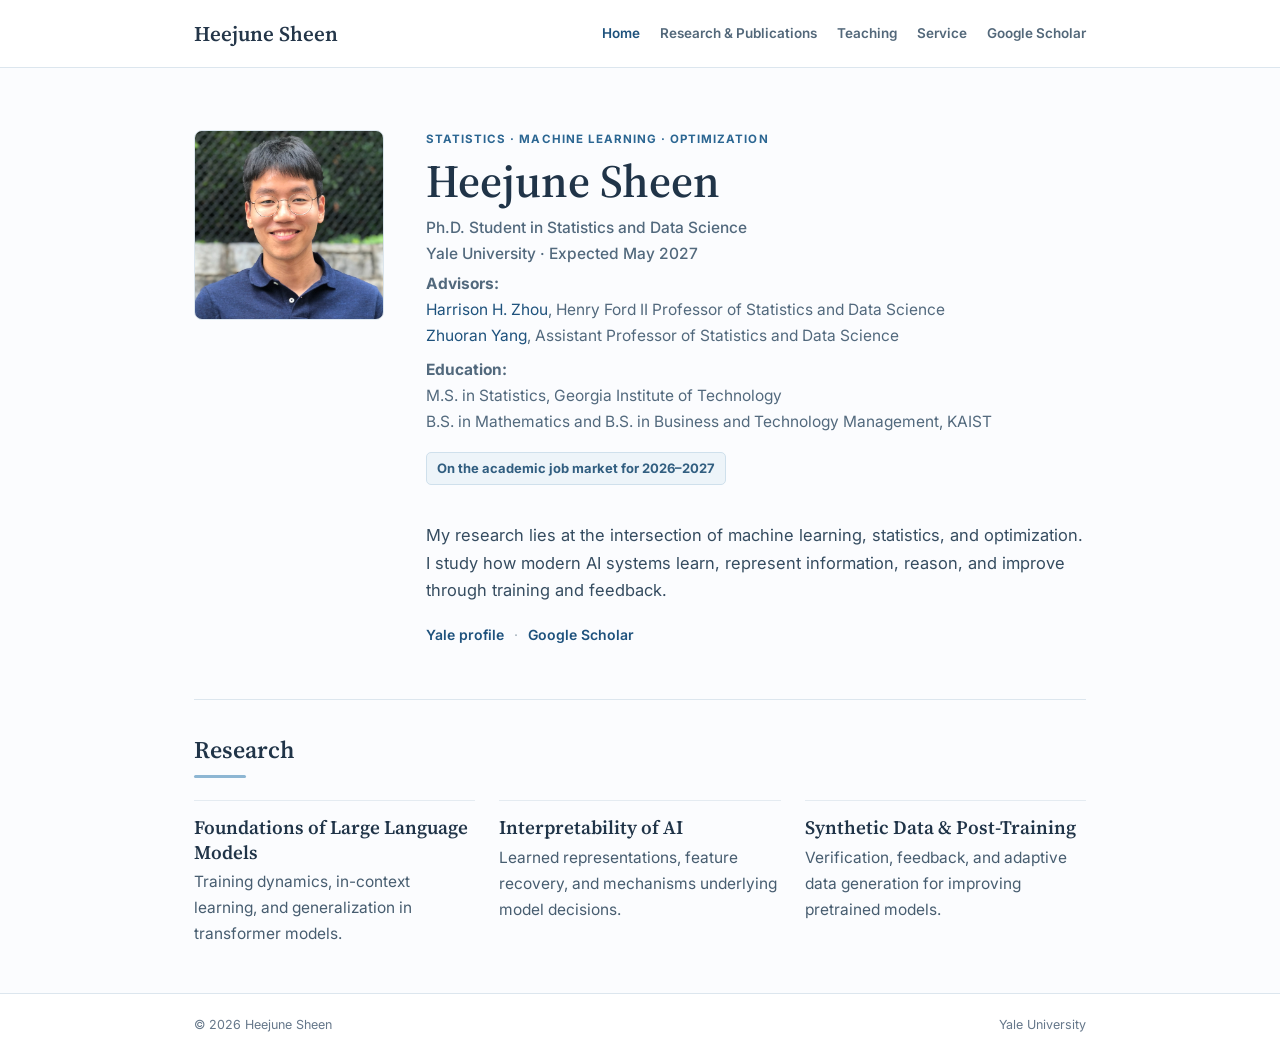
==== index.html @ 70fc0c7b "Add files via upload" ====
<!DOCTYPE html>

<html lang="en">
<head>
<meta charset="utf-8"/>
<meta content="width=device-width, initial-scale=1" name="viewport"/>
<meta content="Heejune Sheen — Ph.D. candidate in Statistics and Data Science at Yale University. Research in machine learning, statistics, optimization, and AI." name="description"/>
<title>Heejune Sheen | Yale Statistics &amp; Data Science</title>
<link href="https://fonts.googleapis.com" rel="preconnect"/>
<link crossorigin="" href="https://fonts.gstatic.com" rel="preconnect"/>
<link href="https://fonts.googleapis.com/css2?family=Inter:wght@400;500;600;700&amp;family=Source+Serif+4:opsz,wght@8..60,500;8..60,600&amp;display=swap" rel="stylesheet"/>
<link href="styles.css" rel="stylesheet">
</link></head>
<body>
<header class="site-header"><div class="nav-wrap">
<a class="brand" href="index.html">Heejune Sheen</a>
<nav aria-label="Primary navigation"><a class="active" href="index.html">Home</a><a href="research.html">Research &amp; Publications</a><a href="teaching.html">Teaching</a><a href="service.html">Service</a><a href="https://scholar.google.com/citations?user=pBkGEyMAAAAJ&amp;hl=en&amp;oi=ao" rel="noopener" target="_blank">Google Scholar</a></nav>
</div></header>
<main class="page-shell">
<section class="home-intro">
<div>
<img alt="Heejune Sheen" class="portrait" src="assets/heejune-sheen.jpg"/>
</div>
<div>
<p class="eyebrow">Statistics · Machine Learning · Optimization</p>
<h1>Heejune Sheen</h1>
<p class="role">Ph.D. Student in Statistics and Data Science<br/>Yale University · Expected May 2027</p>
<p class="advisor"><strong>Advisors:</strong><br/>
<a href="https://medicine.yale.edu/profile/harrison-zhou/" rel="noopener" target="_blank">Harrison H. Zhou</a>, Henry Ford II Professor of Statistics and Data Science<br/>
<a href="https://statistics.yale.edu/people/faculty" rel="noopener" target="_blank">Zhuoran Yang</a>, Assistant Professor of Statistics and Data Science
      </p>
<p class="education"><strong>Education:</strong><br/>
        M.S. in Statistics, Georgia Institute of Technology<br/>
        B.S. in Mathematics and B.S. in Business and Technology Management, KAIST
      </p>
<div class="job-market">On the academic job market for 2026–2027</div>
<p class="lead">My research lies at the intersection of machine learning, statistics, and optimization. I study how modern AI systems learn, represent information, reason, and improve through training and feedback.</p>
<div class="contact-row"><a href="https://statistics.yale.edu/profile/heejune-sheen" rel="noopener" target="_blank">Yale profile</a><span>·</span><a href="https://scholar.google.com/citations?user=pBkGEyMAAAAJ&amp;hl=en&amp;oi=ao" rel="noopener" target="_blank">Google Scholar</a></div>
</div>
</section>
<section class="home-block">
<h2>Research</h2><div class="rule"></div>
<div class="theme-list">
<div class="theme"><h3>Foundations of Large Language Models</h3><p>Training dynamics, in-context learning, and generalization in transformer models.</p></div>
<div class="theme"><h3>Interpretability of AI</h3><p>Learned representations, feature recovery, and mechanisms underlying model decisions.</p></div>
<div class="theme"><h3>Synthetic Data &amp; Post-Training</h3><p>Verification, feedback, and adaptive data generation for improving pretrained models.</p></div>
</div>
</section>

</main>
<footer><div class="footer-inner"><span>© 2026 Heejune Sheen</span><span>Yale University</span></div></footer>
</body></html>
---- styles.css ----
:root {
  --bg: #fbfcfe;
  --paper: #ffffff;
  --ink: #243649;
  --muted: #65778a;
  --blue: #2b6692;
  --blue-dark: #1e527d;
  --blue-soft: #edf4f9;
  --line: #dce6ee;
  --max: 940px;
}

* { box-sizing: border-box; }
html { min-height: 100%; }
body {
  margin: 0;
  min-height: 100vh;
  display: flex;
  flex-direction: column;
  background: var(--bg);
  color: var(--ink);
  font-family: Inter, -apple-system, BlinkMacSystemFont, "Segoe UI", sans-serif;
  font-size: 15.5px;
  line-height: 1.68;
  -webkit-font-smoothing: antialiased;
}

a { color: var(--blue-dark); text-decoration: none; }
a:hover { color: var(--blue); text-decoration: underline; text-underline-offset: 3px; }

.site-header {
  background: rgba(255,255,255,.96);
  border-bottom: 1px solid var(--line);
}

.nav-wrap {
  max-width: var(--max);
  margin: 0 auto;
  padding: 16px 24px;
  display: flex;
  align-items: center;
  justify-content: space-between;
  gap: 22px;
}

.brand {
  font-family: "Source Serif 4", Georgia, serif;
  font-size: 21px;
  font-weight: 600;
  color: var(--ink);
  white-space: nowrap;
}
.brand:hover { text-decoration: none; }
nav { display: flex; flex-wrap: wrap; justify-content: flex-end; gap: 10px 20px; }
nav a { font-size: 13.5px; font-weight: 600; color: #53687a; }
nav a.active { color: var(--blue-dark); }

.page-shell { width: 100%; max-width: var(--max); margin: 0 auto; padding: 0 24px; }
main { flex: 1; }

.home-intro {
  display: grid;
  grid-template-columns: 190px 1fr;
  gap: 42px;
  padding-top: 62px;
  padding-bottom: 52px;
  align-items: start;
}

.portrait {
  display: block;
  width: 190px;
  aspect-ratio: 1/1;
  object-fit: cover;
  border-radius: 8px;
  border: 1px solid var(--line);
  background: #eef3f7;
}

.eyebrow {
  margin: 0 0 6px;
  color: var(--blue);
  font-size: 11.5px;
  font-weight: 700;
  letter-spacing: .09em;
  text-transform: uppercase;
}

h1, h2, h3 { font-family: "Source Serif 4", Georgia, serif; color: #203448; }
h1 { margin: 0; font-size: clamp(36px, 5vw, 46px); line-height: 1.08; font-weight: 600; }
h2 { margin: 0; font-size: 30px; line-height: 1.18; font-weight: 600; }
h3 { margin: 0 0 5px; font-size: 19px; line-height: 1.3; font-weight: 600; }

.role { margin: 10px 0 4px; color: #52697d; font-weight: 500; }
.advisor { margin: 2px 0 8px; color: #52697d; }
.education { margin: 2px 0 12px; color: #52697d; }
.job-market {
  display: inline-block;
  margin: 4px 0 20px;
  padding: 5px 10px;
  border: 1px solid #cfe0ec;
  border-radius: 5px;
  background: var(--blue-soft);
  color: #315e80;
  font-size: 13px;
  font-weight: 700;
}
.lead { max-width: 670px; font-size: 16.5px; color: #354c60; }
.contact-row { display: flex; flex-wrap: wrap; gap: 8px 10px; margin-top: 18px; font-size: 14px; }
.contact-row span { color: #a2afba; }
.contact-row a { font-weight: 600; }

.home-block, .page-content { border-top: 1px solid var(--line); }
.home-block { padding: 36px 0 46px; }
.home-block h2 { font-size: 24px; }
.page-content { padding: 48px 0 70px; }
.page-header { margin-bottom: 28px; }
.page-header p { max-width: 720px; margin: 10px 0 0; color: var(--muted); }
.rule { width: 52px; height: 3px; margin: 11px 0 20px; background: #8db6d3; border-radius: 3px; }

.theme-list { display: grid; grid-template-columns: repeat(3, 1fr); gap: 24px; margin-top: 22px; }
.theme { padding-top: 14px; border-top: 1px solid #e4ebf1; }
.theme p { margin: 0; color: #475d70; }

.news-list, .plain-list { list-style: none; padding: 0; margin: 0; }
.news-list li {
  display: grid;
  grid-template-columns: 95px 1fr;
  gap: 18px;
  padding: 12px 0;
  border-bottom: 1px solid #e7edf2;
}
.news-list li:last-child { border-bottom: 0; }
.date { color: var(--muted); font-size: 13px; font-weight: 700; }

.research-section { margin-top: 30px; }
.research-section:first-of-type { margin-top: 0; }
.research-section p { max-width: 780px; margin-top: 8px; }

.pub-list { margin: 0; padding-left: 30px; }
.pub-list li { padding: 13px 0 14px 6px; border-bottom: 1px solid #e5ecf2; }
.pub-list li:last-child { border-bottom: 0; }
.pub-list li::marker { color: #7d99ad; font-weight: 700; }
.pub-list p { margin: 0; line-height: 1.62; }
.pub-list strong { color: #243b50; }
.pub-list a { margin-left: 5px; font-size: 13px; font-weight: 700; }
.self { font-weight: 700; color: #285678; }
.note { color: var(--muted); font-size: 13px; }

.teaching-list, .service-list { margin: 16px 0 0; padding-left: 20px; }
.teaching-list li, .service-list li { padding: 5px 0; }

.callout {
  margin-top: 28px;
  padding: 16px 18px;
  border-left: 3px solid #8db6d3;
  background: #f4f8fb;
  color: #42586b;
}

footer { border-top: 1px solid var(--line); background: #fff; }
.footer-inner { max-width: var(--max); margin: 0 auto; padding: 20px 24px 26px; display: flex; justify-content: space-between; gap: 20px; color: var(--muted); font-size: 12.5px; }

@media (max-width: 760px) {
  .nav-wrap { flex-direction: column; align-items: flex-start; gap: 8px; }
  nav { justify-content: flex-start; gap: 8px 15px; }
  .home-intro { grid-template-columns: 1fr; gap: 26px; padding-top: 42px; }
  .portrait { width: 180px; }
  .theme-list { grid-template-columns: 1fr; gap: 12px; }
  .news-list li { grid-template-columns: 78px 1fr; gap: 12px; }
}

@media (max-width: 460px) {
  .page-shell, .nav-wrap, .footer-inner { padding-left: 18px; padding-right: 18px; }
  nav a { font-size: 13px; }
  .news-list li { display: block; }
  .date { display: block; margin-bottom: 2px; }
}
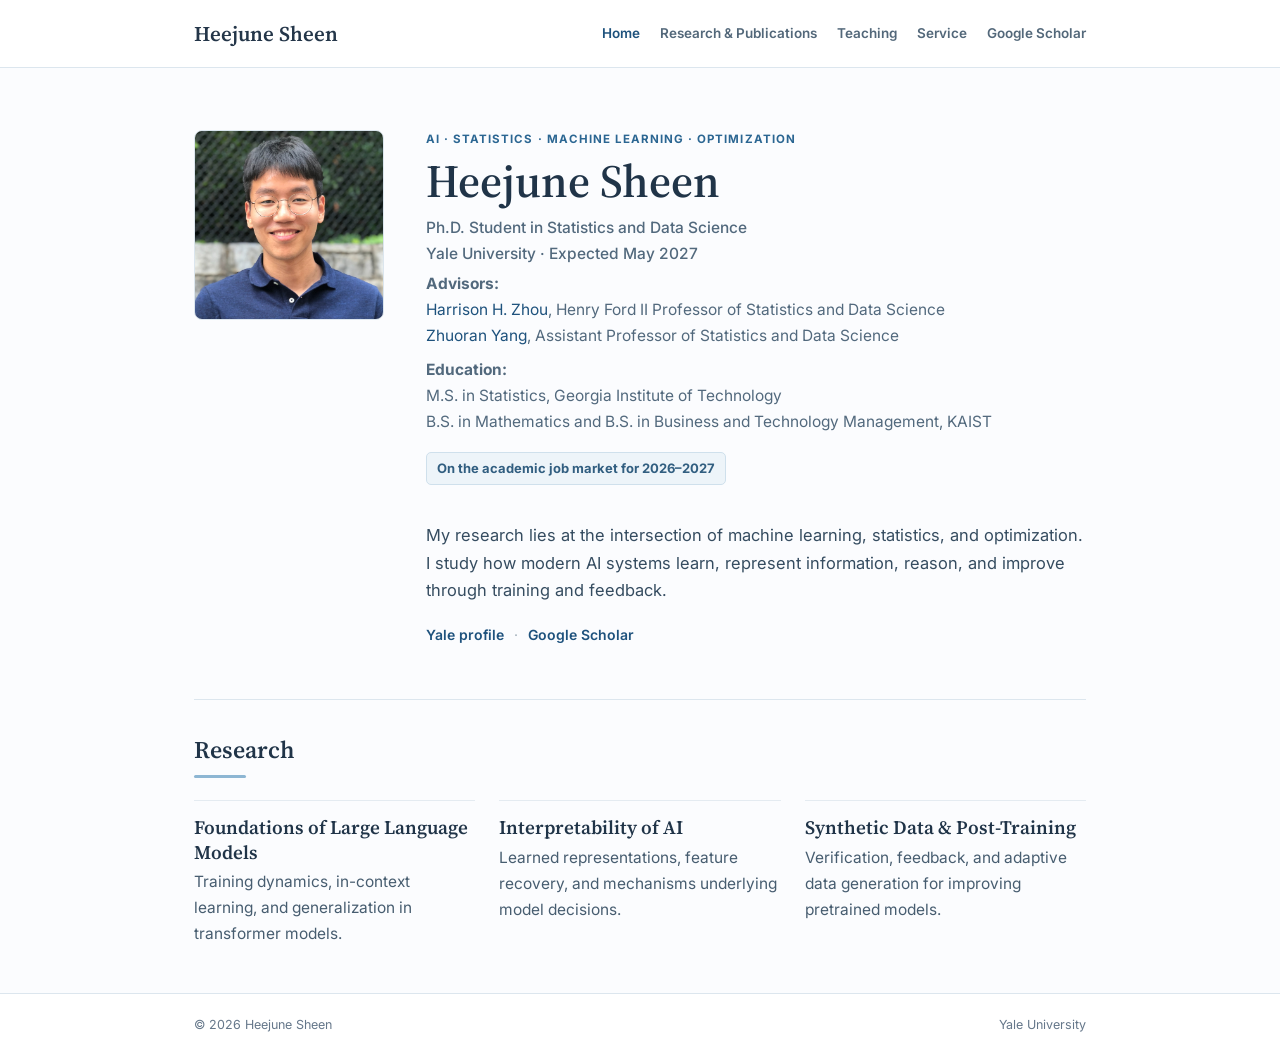
==== commit ff12e069: "Update eyebrow text to include AI" ====
--- a/index.html
+++ b/index.html
@@ -22,7 +22,7 @@
 <img alt="Heejune Sheen" class="portrait" src="assets/heejune-sheen.jpg"/>
 </div>
 <div>
-<p class="eyebrow">Statistics · Machine Learning · Optimization</p>
+<p class="eyebrow">AI · Statistics · Machine Learning · Optimization</p>
 <h1>Heejune Sheen</h1>
 <p class="role">Ph.D. Student in Statistics and Data Science<br/>Yale University · Expected May 2027</p>
 <p class="advisor"><strong>Advisors:</strong><br/>
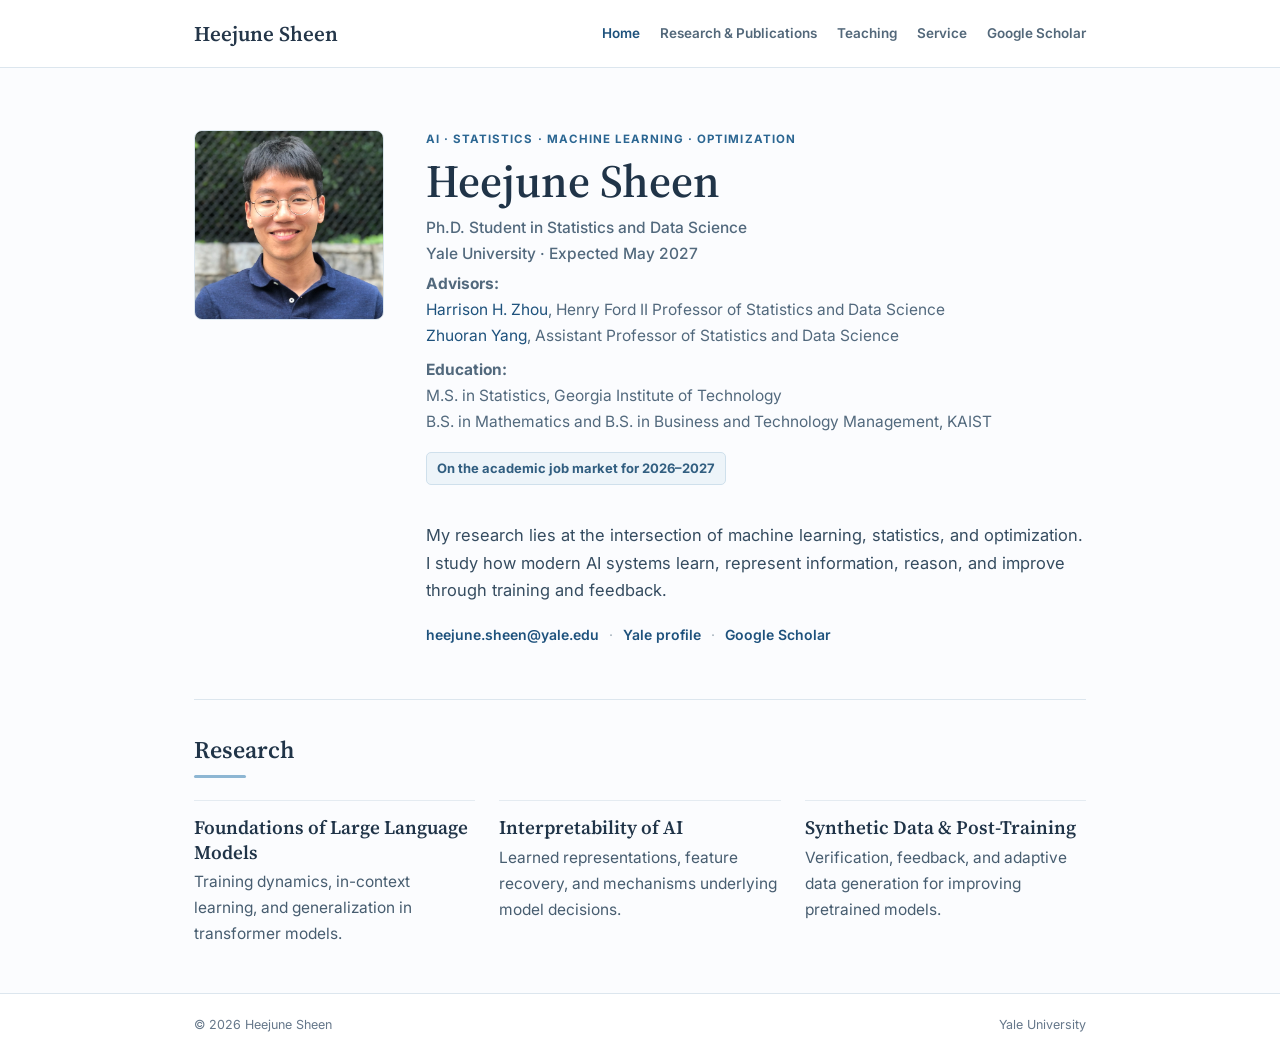
==== commit 40e4ee55: "Update contact information in index.html Added email contact link and adjusted contact row." ====
--- a/index.html
+++ b/index.html
@@ -35,7 +35,8 @@
       </p>
 <div class="job-market">On the academic job market for 2026–2027</div>
 <p class="lead">My research lies at the intersection of machine learning, statistics, and optimization. I study how modern AI systems learn, represent information, reason, and improve through training and feedback.</p>
-<div class="contact-row"><a href="https://statistics.yale.edu/profile/heejune-sheen" rel="noopener" target="_blank">Yale profile</a><span>·</span><a href="https://scholar.google.com/citations?user=pBkGEyMAAAAJ&amp;hl=en&amp;oi=ao" rel="noopener" target="_blank">Google Scholar</a></div>
+<div class="contact-row"> <a href="mailto:heejune.sheen at yale dot edu">heejune.sheen@yale.edu</a>
+  <span>·</span><a href="https://statistics.yale.edu/profile/heejune-sheen" rel="noopener" target="_blank">Yale profile</a><span>·</span><a href="https://scholar.google.com/citations?user=pBkGEyMAAAAJ&amp;hl=en&amp;oi=ao" rel="noopener" target="_blank">Google Scholar</a></div>
 </div>
 </section>
 <section class="home-block">
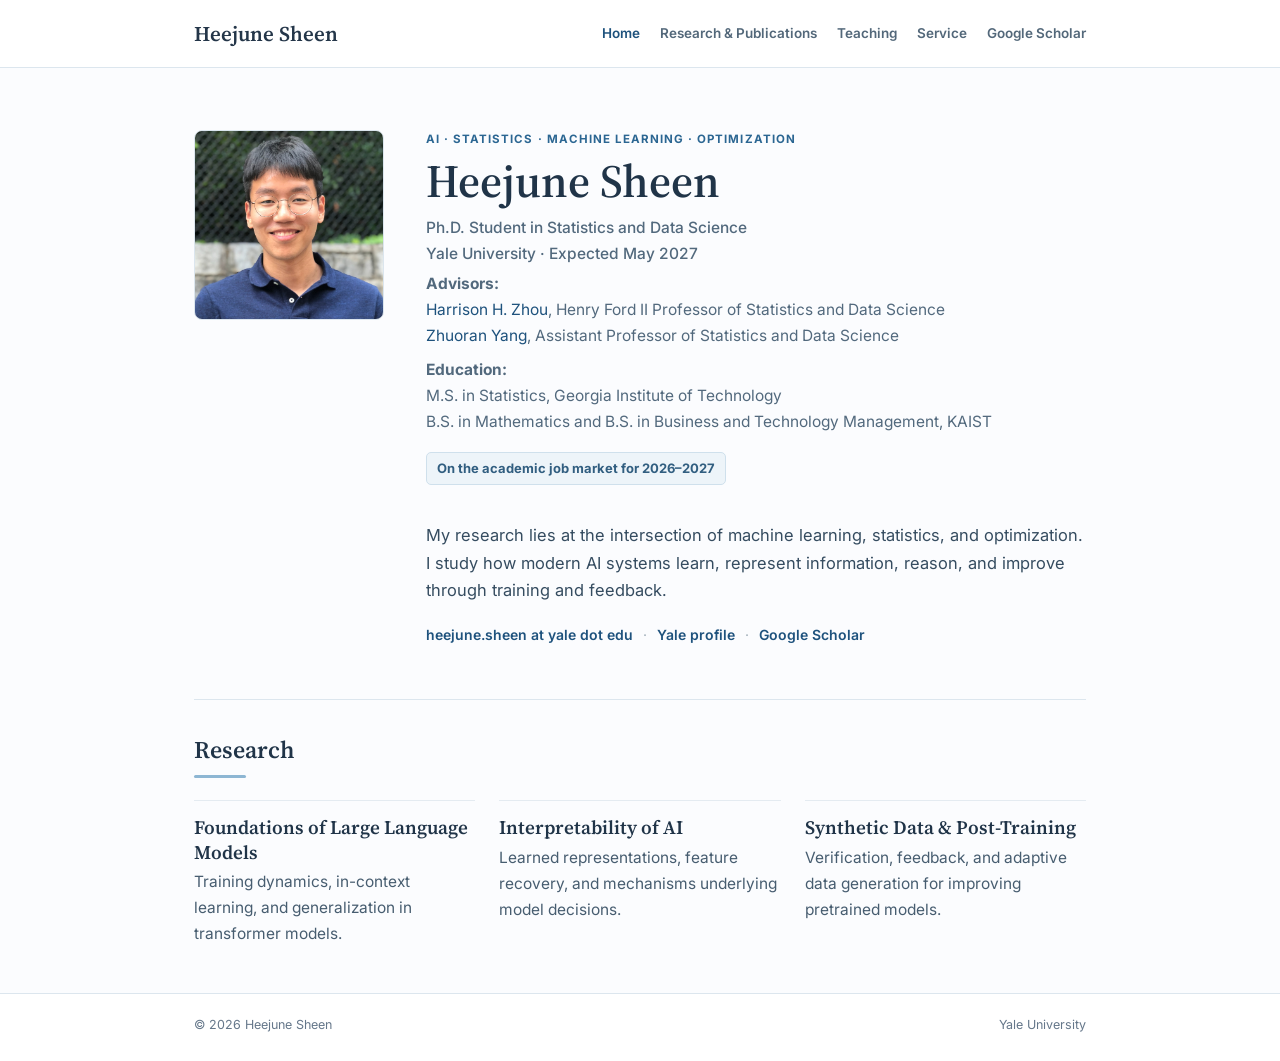
==== commit 125c9ca8: "Fix email link formatting in index.html" ====
--- a/index.html
+++ b/index.html
@@ -35,7 +35,7 @@
       </p>
 <div class="job-market">On the academic job market for 2026–2027</div>
 <p class="lead">My research lies at the intersection of machine learning, statistics, and optimization. I study how modern AI systems learn, represent information, reason, and improve through training and feedback.</p>
-<div class="contact-row"> <a href="mailto:heejune.sheen at yale dot edu">heejune.sheen@yale.edu</a>
+<div class="contact-row"> <a href="mailto:heejune.sheen@yale.edu">heejune.sheen at yale dot edu</a>
   <span>·</span><a href="https://statistics.yale.edu/profile/heejune-sheen" rel="noopener" target="_blank">Yale profile</a><span>·</span><a href="https://scholar.google.com/citations?user=pBkGEyMAAAAJ&amp;hl=en&amp;oi=ao" rel="noopener" target="_blank">Google Scholar</a></div>
 </div>
 </section>
